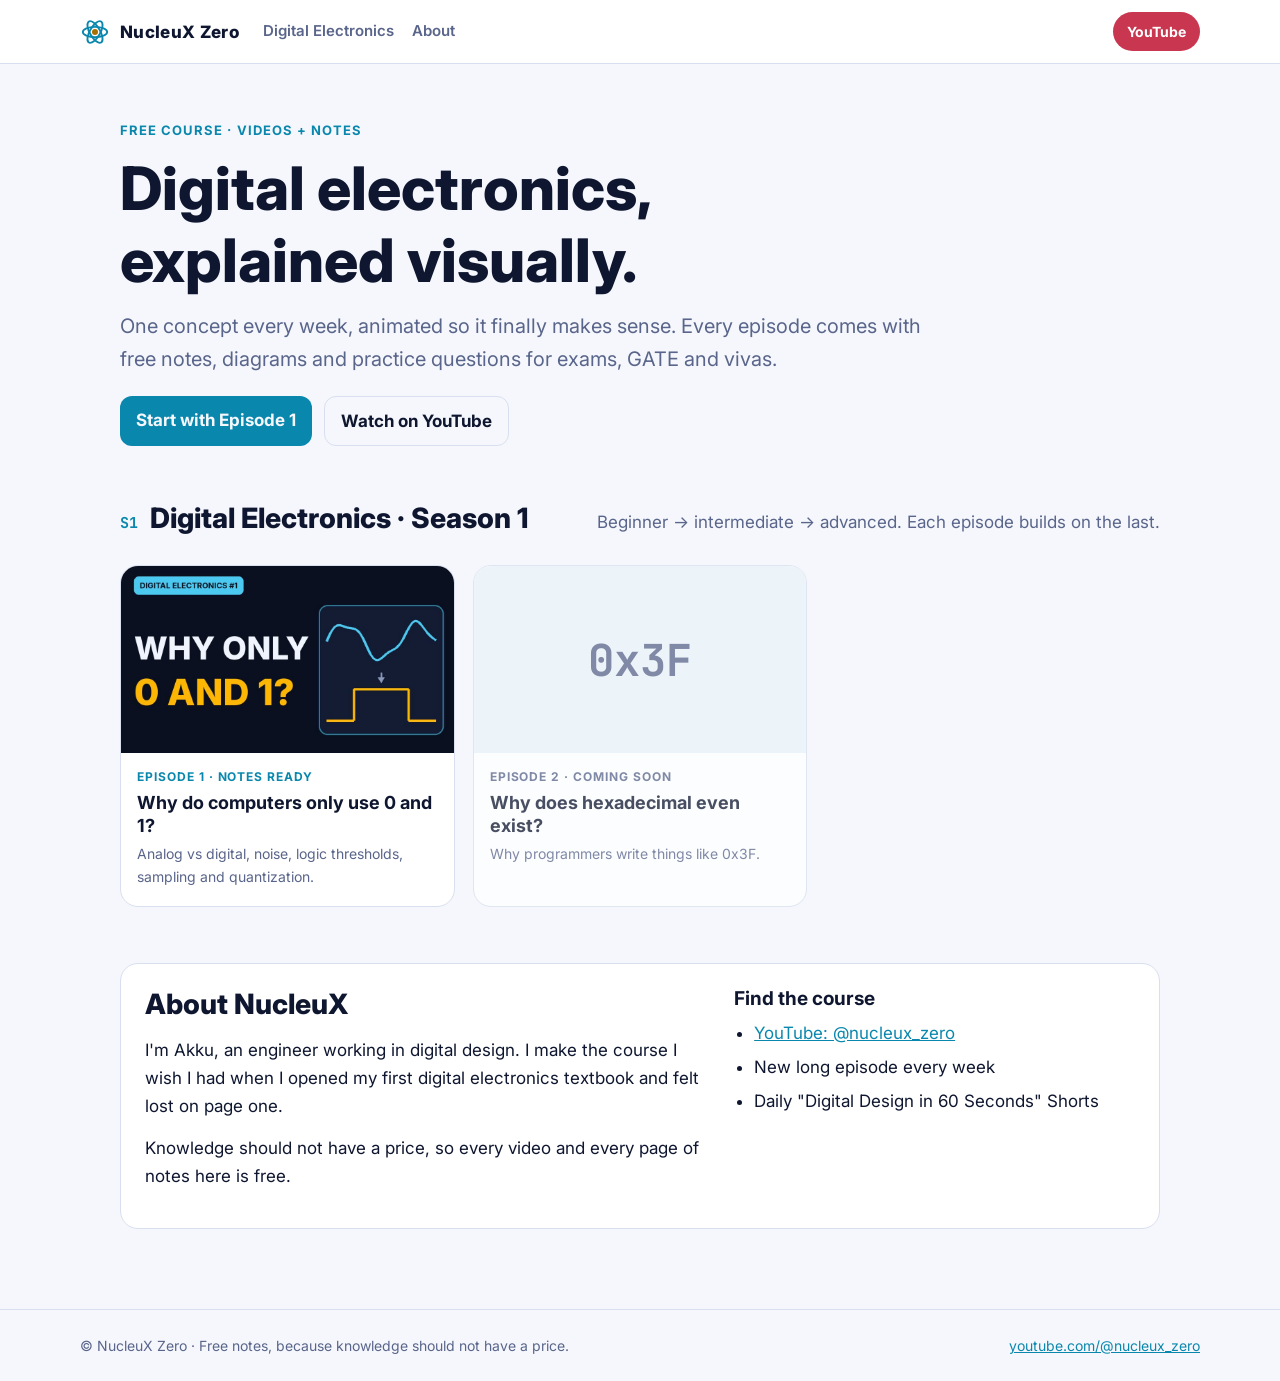
==== index.html @ 634139c1 "Launch NucleuX Zero notes site with Episode 1 Co-Authored-By: Claude Opus 5.5 <noreply@anthropic.com" ====
<!DOCTYPE html>
<html lang="en">
<head>
<meta charset="utf-8">
<meta name="viewport" content="width=device-width, initial-scale=1">
<link rel="preconnect" href="https://fonts.googleapis.com">
<link rel="preconnect" href="https://fonts.gstatic.com" crossorigin>
<link href="https://fonts.googleapis.com/css2?family=Inter:wght@400;500;600;700;800&family=JetBrains+Mono:wght@500;700&display=swap" rel="stylesheet">
<title>NucleuX Zero</title>
<meta name="description" content="Free animated Digital Electronics course with notes, diagrams and practice questions for ECE students, GATE and vivas. By NucleuX.">
<link rel="stylesheet" href="assets/style.css">
</head>
<body>
<header class="top">
  <div class="top-in">
    <a class="brand" href="./" aria-label="NucleuX Zero home"><svg viewBox="0 0 32 32" aria-hidden="true"><ellipse cx="16" cy="16" rx="13" ry="5.5" fill="none" stroke="var(--cyan)" stroke-width="2"/><ellipse cx="16" cy="16" rx="13" ry="5.5" fill="none" stroke="var(--cyan)" stroke-width="2" transform="rotate(60 16 16)"/><ellipse cx="16" cy="16" rx="13" ry="5.5" fill="none" stroke="var(--cyan)" stroke-width="2" transform="rotate(-60 16 16)"/><circle cx="16" cy="16" r="3.2" fill="var(--amber)"/></svg> NucleuX Zero</a>
    <nav class="nav" aria-label="Main">
      <a href="#course">Digital Electronics</a>
      <a href="#about">About</a>
    </nav>
    <a class="yt" href="https://www.youtube.com/@nucleux_zero">YouTube</a>
  </div>
</header>

<div class="home">
  <div class="hero">
    <div class="crumb">Free course · videos + notes</div>
    <h1>Digital electronics, explained visually.</h1>
    <p class="lede">One concept every week, animated so it finally makes sense. Every episode comes with free notes, diagrams and practice questions for exams, GATE and vivas.</p>
    <div class="actions">
      <a class="btn" href="digital-electronics/ep01-why-0-and-1/">Start with Episode 1</a>
      <a class="btn ghost" href="https://www.youtube.com/@nucleux_zero">Watch on YouTube</a>
    </div>
  </div>

  <section class="course" id="course">
    <div class="course-head">
      <h2><span class="n">S1</span>Digital Electronics · Season 1</h2>
      <p>Beginner → intermediate → advanced. Each episode builds on the last.</p>
    </div>
    <div class="eps">
      <a class="ep" href="digital-electronics/ep01-why-0-and-1/">
        <img src="assets/ep01-thumb.jpg" alt="Episode 1 thumbnail: Why only 0 and 1?">
        <div class="b"><small>Episode 1 · Notes ready</small><b>Why do computers only use 0 and 1?</b><span>Analog vs digital, noise, logic thresholds, sampling and quantization.</span></div>
      </a>
      <div class="ep soon" aria-label="Episode 2, coming soon">
        <div class="ph">0x3F</div>
        <div class="b"><small>Episode 2 · Coming soon</small><b>Why does hexadecimal even exist?</b><span>Why programmers write things like 0x3F.</span></div>
      </div>
    </div>
  </section>

  <section class="about" id="about">
    <div>
      <h2>About NucleuX</h2>
      <p>I'm Akku, an engineer working in digital design. I make the course I wish I had when I opened my first digital electronics textbook and felt lost on page one.</p>
      <p>Knowledge should not have a price, so every video and every page of notes here is free.</p>
    </div>
    <div>
      <h3 style="margin-top:0">Find the course</h3>
      <ul>
        <li><a href="https://www.youtube.com/@nucleux_zero">YouTube: @nucleux_zero</a></li>
        <li>New long episode every week</li>
        <li>Daily "Digital Design in 60 Seconds" Shorts</li>
      </ul>
    </div>
  </section>
</div>

<footer><div><span>© NucleuX Zero · Free notes, because knowledge should not have a price.</span><a href="https://www.youtube.com/@nucleux_zero">youtube.com/@nucleux_zero</a></div></footer>
</body>
</html>
---- assets/style.css ----
/* NucleuX brand, same palette as the videos. Layout: one reading column with a sticky chapter rail on wide screens. */
:root {
  --bg: #f5f7fc; --panel: #ffffff; --line: #d8dfee; --ink: #0f1730; --muted: #59658a;
  --cyan: #0a87ad; --amber: #a86e00; --green: #1d7f47; --red: #c8364f; --tint: #eaf3fa;
  --display: "Inter", system-ui, -apple-system, "Segoe UI", sans-serif;
  --body: "Inter", system-ui, -apple-system, "Segoe UI", sans-serif;
  --mono: "JetBrains Mono", ui-monospace, "SFMono-Regular", Menlo, monospace;
  color-scheme: light;
}
@media (prefers-color-scheme: dark) {
  :root:not([data-theme="light"]) {
    --bg: #0b1020; --panel: #141c34; --line: #28345a; --ink: #eef2ff; --muted: #8c98b9;
    --cyan: #4cc9f0; --amber: #ffb703; --green: #80ed99; --red: #ff5d73; --tint: #17223f; color-scheme: dark;
  }
}
:root[data-theme="dark"] {
  --bg: #0b1020; --panel: #141c34; --line: #28345a; --ink: #eef2ff; --muted: #8c98b9;
  --cyan: #4cc9f0; --amber: #ffb703; --green: #80ed99; --red: #ff5d73; --tint: #17223f; color-scheme: dark;
}
* { box-sizing: border-box; }
html { scroll-behavior: smooth; }
@media (prefers-reduced-motion: reduce) { html { scroll-behavior: auto; } }
body { margin: 0; background: var(--bg); color: var(--ink); font: 400 17px/1.65 var(--body); }
a { color: var(--cyan); }
a:focus-visible, button:focus-visible, summary:focus-visible, input:focus-visible { outline: 3px solid var(--amber); outline-offset: 2px; border-radius: 6px; }
h1, h2, h3 { font-family: var(--display); line-height: 1.2; text-wrap: balance; margin: 0; }
.mono { font-family: var(--mono); font-variant-numeric: tabular-nums; }

/* top bar */
.top { border-bottom: 1px solid var(--line); background: var(--panel); position: sticky; top: 0; z-index: 5; }
.top-in { max-width: 1160px; margin: 0 auto; padding: 12px 20px; display: flex; align-items: center; gap: 24px; flex-wrap: wrap; }
.brand { display: flex; align-items: center; gap: 10px; text-decoration: none; color: var(--ink); font-weight: 800; letter-spacing: .02em; }
.brand svg { width: 30px; height: 30px; }
.nav { display: flex; gap: 18px; flex-wrap: wrap; font-weight: 600; font-size: 15px; }
.nav a { color: var(--muted); text-decoration: none; }
.nav a[aria-current="page"] { color: var(--ink); }
.yt { margin-left: auto; background: var(--red); color: #fff; text-decoration: none; font-weight: 700; font-size: 14px; padding: 8px 14px; border-radius: 999px; }

/* layout */
.wrap { max-width: 1160px; margin: 0 auto; padding: 0 20px; display: grid; grid-template-columns: 220px minmax(0, 1fr); gap: 48px; }
@media (max-width: 900px) { .wrap { grid-template-columns: minmax(0, 1fr); } .rail { display: none; } }
.rail { position: sticky; top: 76px; align-self: start; padding-top: 40px; font-size: 14px; }
.rail p { margin: 0 0 10px; color: var(--muted); font-weight: 700; letter-spacing: .08em; font-size: 12px; text-transform: uppercase; }
.rail ol { list-style: none; margin: 0; padding: 0; display: grid; gap: 8px; border-left: 2px solid var(--line); }
.rail a { display: block; padding-left: 14px; color: var(--muted); text-decoration: none; }
.rail a:hover { color: var(--ink); }
main { padding: 40px 0 80px; max-width: 760px; }

/* hero */
.crumb { font-size: 13px; font-weight: 700; letter-spacing: .08em; text-transform: uppercase; color: var(--cyan); }
h1 { font-size: clamp(32px, 5vw, 48px); font-weight: 800; margin: 10px 0 14px; }
.lede { font-size: 19px; color: var(--muted); margin: 0 0 20px; max-width: 62ch; }
.meta { display: flex; gap: 10px; flex-wrap: wrap; margin-bottom: 26px; }
.chip { border: 1px solid var(--line); background: var(--panel); border-radius: 999px; padding: 4px 12px; font-size: 13px; font-weight: 600; color: var(--muted); }
.video { display: grid; grid-template-columns: minmax(0, 1.2fr) minmax(0, 1fr); gap: 0; border: 1px solid var(--line); border-radius: 18px; overflow: hidden; background: var(--panel); text-decoration: none; color: var(--ink); }
@media (max-width: 640px) { .video { grid-template-columns: minmax(0, 1fr); } }
.video img { width: 100%; display: block; aspect-ratio: 16 / 9; object-fit: cover; }
.video div { padding: 18px 20px; display: grid; align-content: center; gap: 6px; }
.video b { font-size: 18px; }
.video span { color: var(--muted); font-size: 15px; }
.video .play { color: var(--red); font-weight: 700; }

/* sections */
section { margin-top: 56px; scroll-margin-top: 84px; }
h2 { font-size: 28px; font-weight: 800; display: flex; gap: 12px; align-items: baseline; margin-bottom: 14px; }
h2 .n { font: 700 15px var(--mono); color: var(--cyan); }
h3 { font-size: 19px; font-weight: 700; margin: 26px 0 8px; }
p { margin: 0 0 14px; max-width: 68ch; }
.tldr { margin-top: 32px; border: 1px solid var(--line); border-left: 5px solid var(--cyan); background: var(--panel); border-radius: 14px; padding: 18px 22px; }
.tldr h2 { font-size: 18px; margin-bottom: 8px; }
.tldr ul { margin: 0; padding-left: 20px; display: grid; gap: 6px; }
figure { margin: 22px 0; border: 1px solid var(--line); background: var(--panel); border-radius: 16px; padding: 16px; }
figure .duo { display: grid; grid-template-columns: repeat(2, minmax(0, 1fr)); gap: 14px; }
@media (max-width: 560px) { figure .duo { grid-template-columns: minmax(0, 1fr); } }
figure svg { width: 100%; height: auto; display: block; }
figcaption { font-size: 14px; color: var(--muted); margin-top: 10px; }
.plotlabel { font: 700 13px var(--body); letter-spacing: .06em; text-transform: uppercase; margin: 0 0 4px; }
.st-cyan { stroke: var(--cyan); fill: none; } .st-amber { stroke: var(--amber); fill: none; } .st-red { stroke: var(--red); fill: none; } .st-green { stroke: var(--green); fill: none; }
.st-line { stroke: var(--line); } .fl-amber { fill: var(--amber); }
.axis { stroke: var(--line); stroke-width: 2; }
.callout { border-radius: 14px; padding: 14px 18px; margin: 18px 0; background: var(--tint); border: 1px solid var(--line); }
.callout b { color: var(--amber); }
.exam { border: 1px dashed var(--amber); background: transparent; }
table { border-collapse: collapse; width: 100%; font-size: 15px; }
.tbl { overflow-x: auto; margin: 16px 0; border: 1px solid var(--line); border-radius: 14px; background: var(--panel); }
th, td { text-align: left; padding: 10px 14px; border-bottom: 1px solid var(--line); }
tr:last-child td { border-bottom: 0; }
th { font-size: 13px; color: var(--muted); letter-spacing: .05em; text-transform: uppercase; }
td.mono { white-space: nowrap; }
.ok { color: var(--green); font-weight: 700; } .bad { color: var(--red); font-weight: 700; }

/* threshold tester */
.tester { display: grid; grid-template-columns: 140px minmax(0, 1fr); gap: 22px; align-items: center; }
@media (max-width: 520px) { .tester { grid-template-columns: 110px minmax(0, 1fr); gap: 14px; } }
.tester label { font-weight: 700; display: block; margin-bottom: 8px; }
.tester input[type=range] { width: 100%; accent-color: var(--cyan); }
.readout { font: 700 40px var(--mono); margin: 8px 0 4px; font-variant-numeric: tabular-nums; }
.state { display: inline-block; padding: 4px 12px; border-radius: 999px; font-weight: 700; font-size: 15px; border: 2px solid currentColor; }

/* glossary */
dl { display: grid; grid-template-columns: max-content minmax(0, 1fr); gap: 10px 20px; margin: 0; }
dt { font-weight: 700; }
dd { margin: 0; color: var(--muted); }
@media (max-width: 520px) { dl { grid-template-columns: minmax(0, 1fr); gap: 2px; } dd { margin-bottom: 10px; } }

/* practice */
.q { border: 1px solid var(--line); background: var(--panel); border-radius: 14px; padding: 16px 20px; margin: 14px 0; }
.q p { margin-bottom: 8px; font-weight: 600; }
.q ol { margin: 0 0 8px; padding-left: 22px; list-style: upper-alpha; color: var(--muted); }
details summary { cursor: pointer; color: var(--cyan); font-weight: 700; }
details[open] summary { margin-bottom: 6px; }
.next { margin-top: 56px; display: flex; gap: 18px; align-items: center; justify-content: space-between; flex-wrap: wrap; border: 1px solid var(--line); background: var(--panel); border-radius: 18px; padding: 20px 22px; }
.next small { color: var(--muted); font-weight: 700; letter-spacing: .08em; text-transform: uppercase; font-size: 12px; }
.next b { display: block; font-size: 20px; }
.btn { background: var(--cyan); color: var(--bg); text-decoration: none; font-weight: 700; padding: 10px 16px; border-radius: 12px; border: 0; font: inherit; font-weight: 700; cursor: pointer; }
footer { border-top: 1px solid var(--line); color: var(--muted); font-size: 14px; }
footer div { max-width: 1160px; margin: 0 auto; padding: 24px 20px; display: flex; gap: 16px; flex-wrap: wrap; justify-content: space-between; }

/* home */
.hero { padding: 56px 0 8px; }
.hero h1 { font-size: clamp(36px, 6vw, 60px); max-width: 16ch; }
.hero .lede { font-size: 20px; }
.actions { display: flex; gap: 12px; flex-wrap: wrap; margin-top: 8px; }
.btn.ghost { background: transparent; color: var(--ink); border: 1px solid var(--line); }
.home { max-width: 1080px; margin: 0 auto; padding: 0 20px 80px; }
.course { margin-top: 48px; }
.course-head { display: flex; justify-content: space-between; align-items: baseline; gap: 12px; flex-wrap: wrap; margin-bottom: 16px; }
.course-head p { margin: 0; color: var(--muted); }
.eps { display: grid; grid-template-columns: repeat(auto-fill, minmax(280px, 1fr)); gap: 18px; }
.ep { border: 1px solid var(--line); background: var(--panel); border-radius: 18px; overflow: hidden; text-decoration: none; color: var(--ink); display: grid; grid-template-rows: auto 1fr; }
.ep img { width: 100%; aspect-ratio: 16 / 9; object-fit: cover; display: block; }
.ep .ph { aspect-ratio: 16 / 9; display: grid; place-items: center; background: var(--tint); color: var(--muted); font: 700 44px var(--mono); }
.ep div.b { padding: 14px 16px 18px; display: grid; gap: 4px; align-content: start; }
.ep small { font-weight: 700; letter-spacing: .08em; text-transform: uppercase; font-size: 12px; color: var(--cyan); }
.ep b { font-size: 18px; line-height: 1.3; }
.ep span { color: var(--muted); font-size: 14px; }
.ep.soon { opacity: .75; }
.ep.soon small { color: var(--muted); }
.about { margin-top: 56px; display: grid; grid-template-columns: minmax(0, 1.4fr) minmax(0, 1fr); gap: 28px; border: 1px solid var(--line); background: var(--panel); border-radius: 18px; padding: 24px; }
@media (max-width: 720px) { .about { grid-template-columns: minmax(0, 1fr); } }
.about ul { margin: 0; padding-left: 20px; display: grid; gap: 6px; }
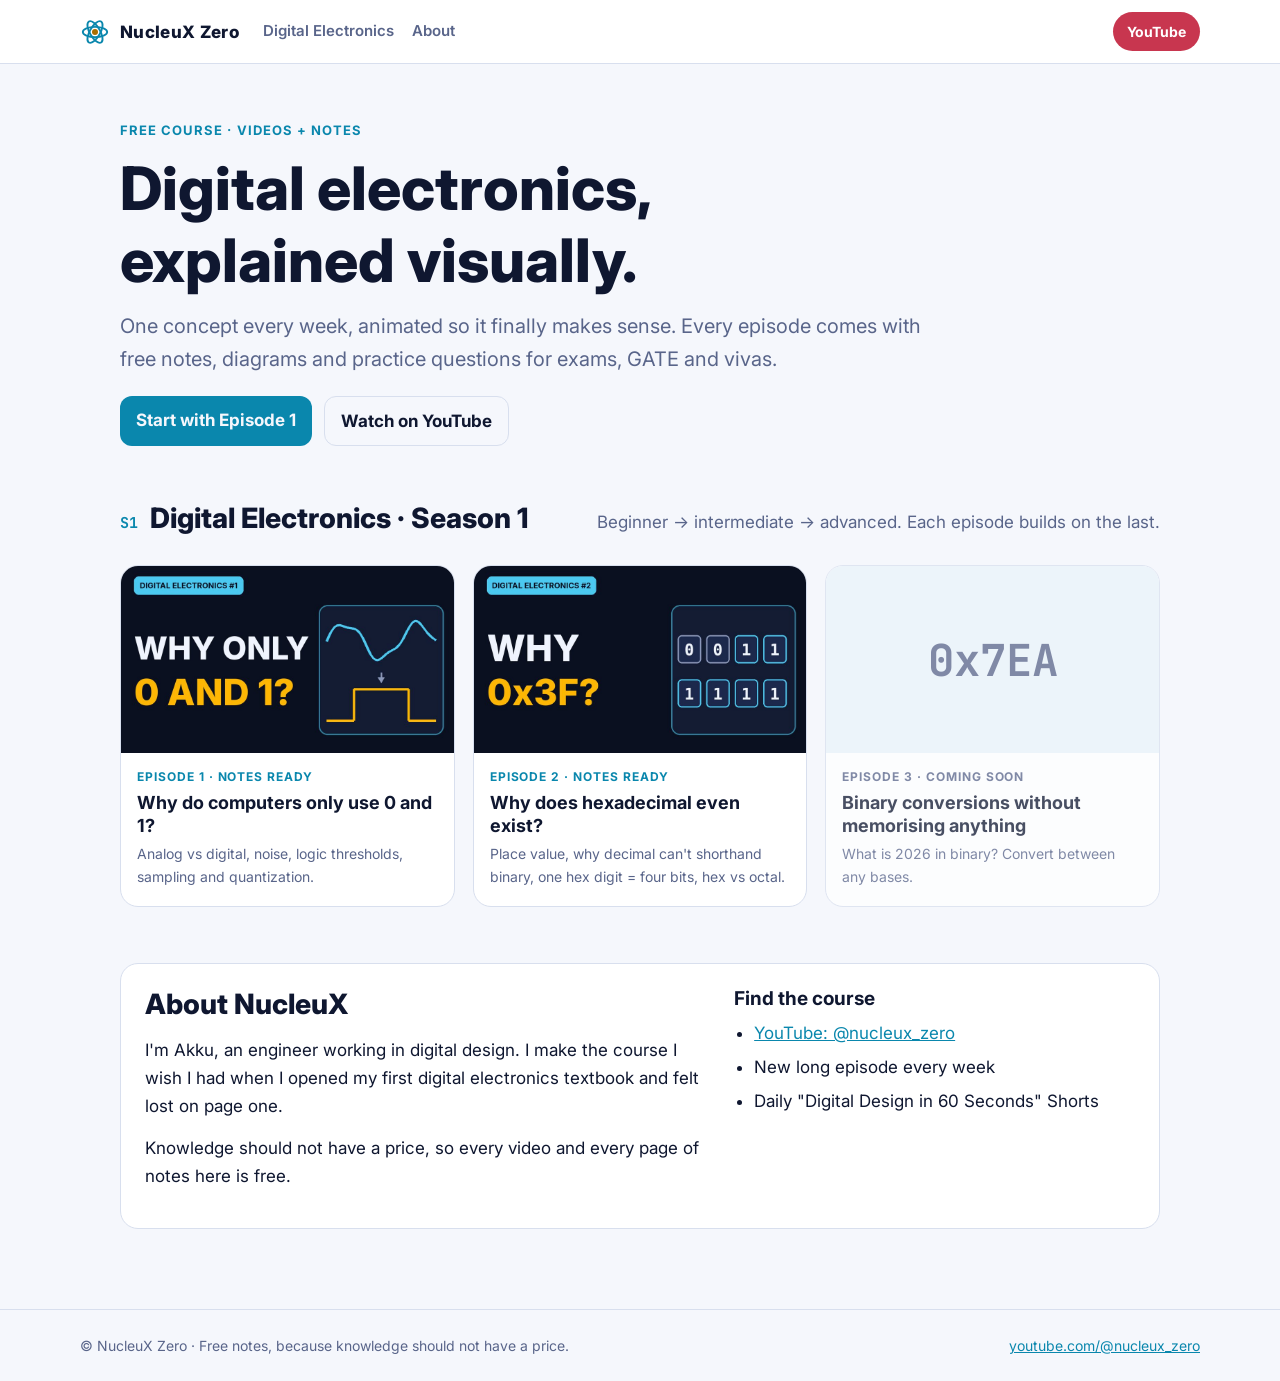
==== commit 24e9b5bf: "Add Episode 2 notes: Why does hexadecimal even exist? Co-Authored-By: Claude Opus 5.5 <noreply@anthr" ====
--- a/index.html
+++ b/index.html
@@ -43,9 +43,13 @@
         <img src="assets/ep01-thumb.jpg" alt="Episode 1 thumbnail: Why only 0 and 1?">
         <div class="b"><small>Episode 1 · Notes ready</small><b>Why do computers only use 0 and 1?</b><span>Analog vs digital, noise, logic thresholds, sampling and quantization.</span></div>
       </a>
-      <div class="ep soon" aria-label="Episode 2, coming soon">
-        <div class="ph">0x3F</div>
-        <div class="b"><small>Episode 2 · Coming soon</small><b>Why does hexadecimal even exist?</b><span>Why programmers write things like 0x3F.</span></div>
+      <a class="ep" href="digital-electronics/ep02-why-hexadecimal-exists/">
+        <img src="assets/ep02-thumb.jpg" alt="Episode 2 thumbnail: Why 0x3F?">
+        <div class="b"><small>Episode 2 · Notes ready</small><b>Why does hexadecimal even exist?</b><span>Place value, why decimal can't shorthand binary, one hex digit = four bits, hex vs octal.</span></div>
+      </a>
+      <div class="ep soon" aria-label="Episode 3, coming soon">
+        <div class="ph">0x7EA</div>
+        <div class="b"><small>Episode 3 · Coming soon</small><b>Binary conversions without memorising anything</b><span>What is 2026 in binary? Convert between any bases.</span></div>
       </div>
     </div>
   </section>
--- a/assets/style.css
+++ b/assets/style.css
@@ -139,3 +139,9 @@
 .about { margin-top: 56px; display: grid; grid-template-columns: minmax(0, 1.4fr) minmax(0, 1fr); gap: 28px; border: 1px solid var(--line); background: var(--panel); border-radius: 18px; padding: 24px; }
 @media (max-width: 720px) { .about { grid-template-columns: minmax(0, 1fr); } }
 .about ul { margin: 0; padding-left: 20px; display: grid; gap: 6px; }
+
+/* byte builder (episode 2) */
+.bytebox .bits { display: flex; gap: 6px; flex-wrap: wrap; align-items: center; }
+.bytebox .gap { width: 14px; }
+.bit { font: 700 22px var(--mono); width: 44px; height: 52px; border-radius: 10px; border: 2px solid var(--line); background: var(--tint); color: var(--muted); cursor: pointer; }
+.bit[aria-pressed="true"] { border-color: var(--cyan); color: var(--ink); }
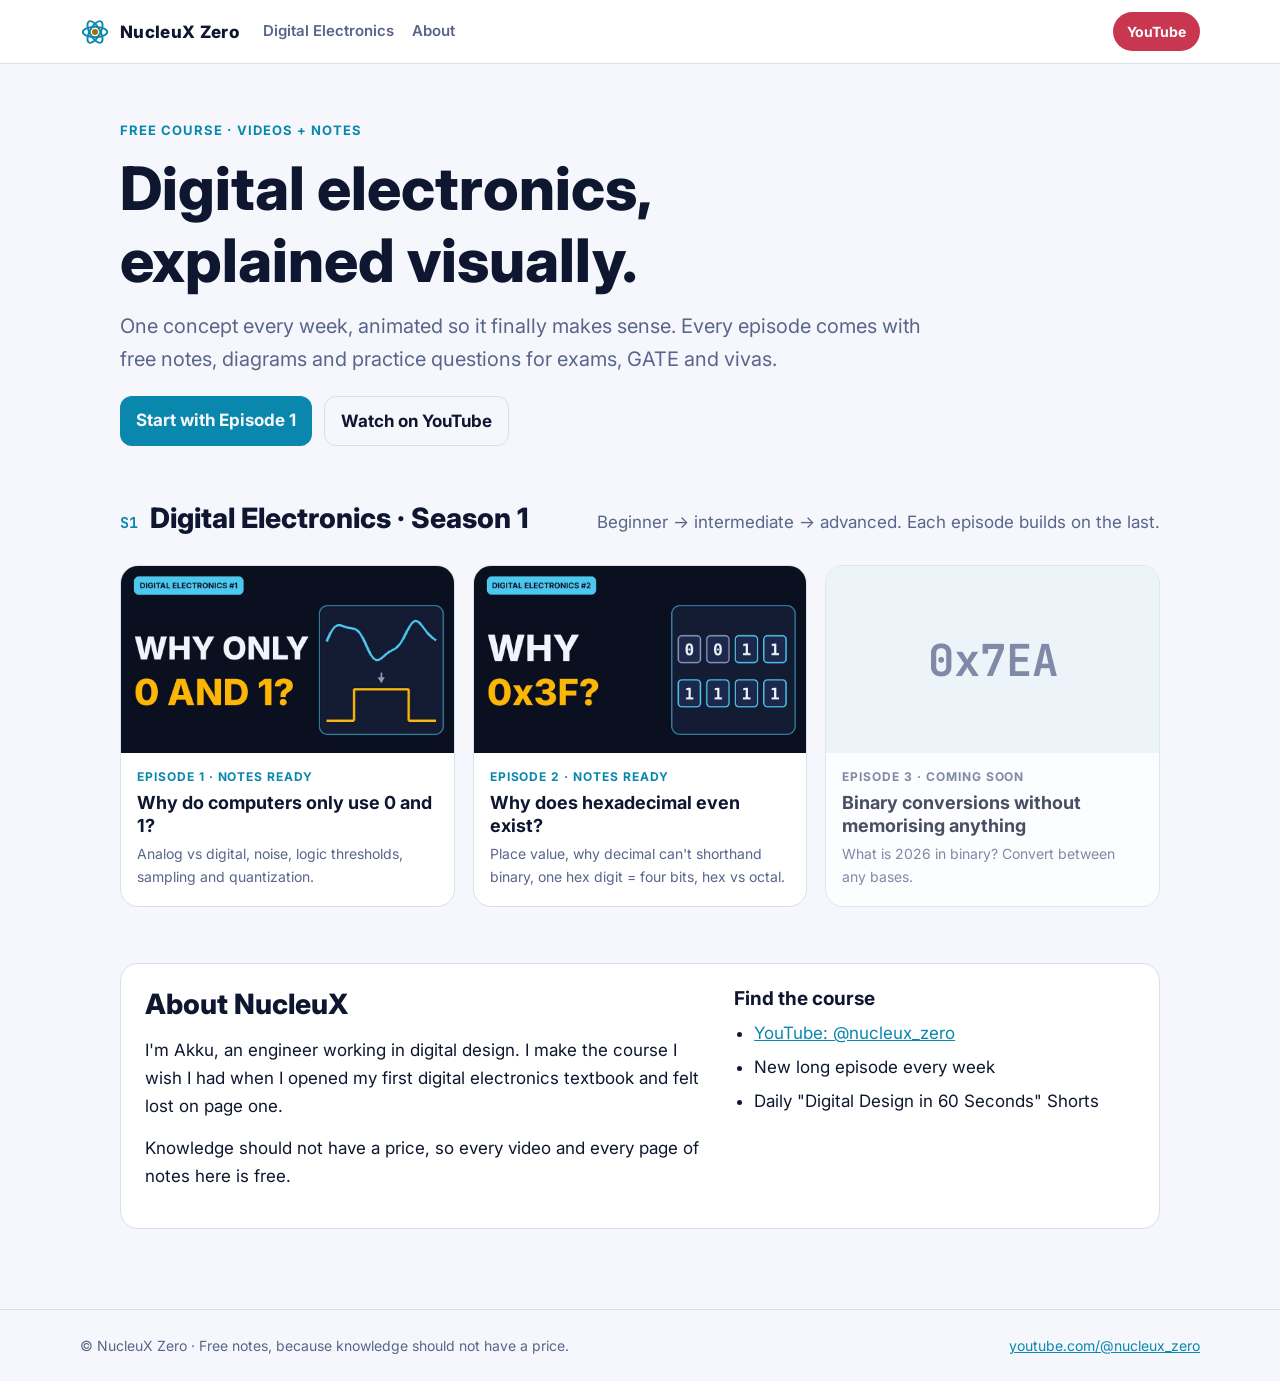
==== commit a818e8c3: "SEO for home and Episode 1 notes: titles, descriptions, canonical, social cards, structured data Co-" ====
--- a/index.html
+++ b/index.html
@@ -6,8 +6,82 @@
 <link rel="preconnect" href="https://fonts.googleapis.com">
 <link rel="preconnect" href="https://fonts.gstatic.com" crossorigin>
 <link href="https://fonts.googleapis.com/css2?family=Inter:wght@400;500;600;700;800&family=JetBrains+Mono:wght@500;700&display=swap" rel="stylesheet">
-<title>NucleuX Zero</title>
-<meta name="description" content="Free animated Digital Electronics course with notes, diagrams and practice questions for ECE students, GATE and vivas. By NucleuX.">
+<title>Free Digital Electronics Course: Animated Lessons + Notes | NucleuX</title>
+<meta name="description" content="Free animated Digital Electronics course for beginners: number systems, binary, hexadecimal, logic gates and more. Notes and practice questions for ECE, GATE and vivas.">
+<link rel="canonical" href="https://nucleuxzero.github.io/">
+<meta name="robots" content="index, follow">
+<meta property="og:type" content="website">
+<meta property="og:site_name" content="NucleuX Zero">
+<meta property="og:title" content="Free Digital Electronics Course: Animated Lessons + Notes | NucleuX">
+<meta property="og:description" content="Free animated Digital Electronics course for beginners: number systems, binary, hexadecimal, logic gates and more. Notes and practice questions for ECE, GATE and vivas.">
+<meta property="og:url" content="https://nucleuxzero.github.io/">
+<meta property="og:image" content="https://nucleuxzero.github.io/assets/ep02-thumb.jpg">
+<meta property="og:image:width" content="960">
+<meta property="og:image:height" content="540">
+<meta name="twitter:card" content="summary_large_image">
+<meta name="twitter:title" content="Free Digital Electronics Course: Animated Lessons + Notes | NucleuX">
+<meta name="twitter:description" content="Free animated Digital Electronics course for beginners: number systems, binary, hexadecimal, logic gates and more. Notes and practice questions for ECE, GATE and vivas.">
+<meta name="twitter:image" content="https://nucleuxzero.github.io/assets/ep02-thumb.jpg">
+<script type="application/ld+json">
+{
+ "@context": "https://schema.org",
+ "@graph": [
+  {
+   "@type": "WebSite",
+   "name": "NucleuX Zero",
+   "url": "https://nucleuxzero.github.io/",
+   "inLanguage": "en",
+   "publisher": {
+    "@type": "Organization",
+    "name": "NucleuX Zero",
+    "url": "https://nucleuxzero.github.io/",
+    "sameAs": [
+     "https://www.youtube.com/@nucleux_zero"
+    ]
+   }
+  },
+  {
+   "@type": "Course",
+   "name": "Digital Electronics (Season 1)",
+   "url": "https://nucleuxzero.github.io/",
+   "description": "Free animated Digital Electronics course for beginners: number systems, binary, hexadecimal, logic gates and more. Notes and practice questions for ECE, GATE and vivas.",
+   "inLanguage": "en",
+   "isAccessibleForFree": true,
+   "educationalLevel": "Beginner",
+   "provider": {
+    "@type": "Organization",
+    "name": "NucleuX Zero",
+    "url": "https://nucleuxzero.github.io/",
+    "sameAs": [
+     "https://www.youtube.com/@nucleux_zero"
+    ]
+   },
+   "hasCourseInstance": {
+    "@type": "CourseInstance",
+    "courseMode": "online"
+   },
+   "offers": {
+    "@type": "Offer",
+    "price": "0",
+    "priceCurrency": "INR",
+    "category": "Free"
+   },
+   "hasPart": [
+    {
+     "@type": "LearningResource",
+     "name": "Analog vs Digital: Why Computers Use Only 0 and 1",
+     "url": "https://nucleuxzero.github.io/digital-electronics/ep01-why-0-and-1/"
+    },
+    {
+     "@type": "LearningResource",
+     "name": "Hexadecimal Number System Explained",
+     "url": "https://nucleuxzero.github.io/digital-electronics/ep02-why-hexadecimal-exists/"
+    }
+   ]
+  }
+ ]
+}
+</script>
 <link rel="stylesheet" href="assets/style.css">
 </head>
 <body>
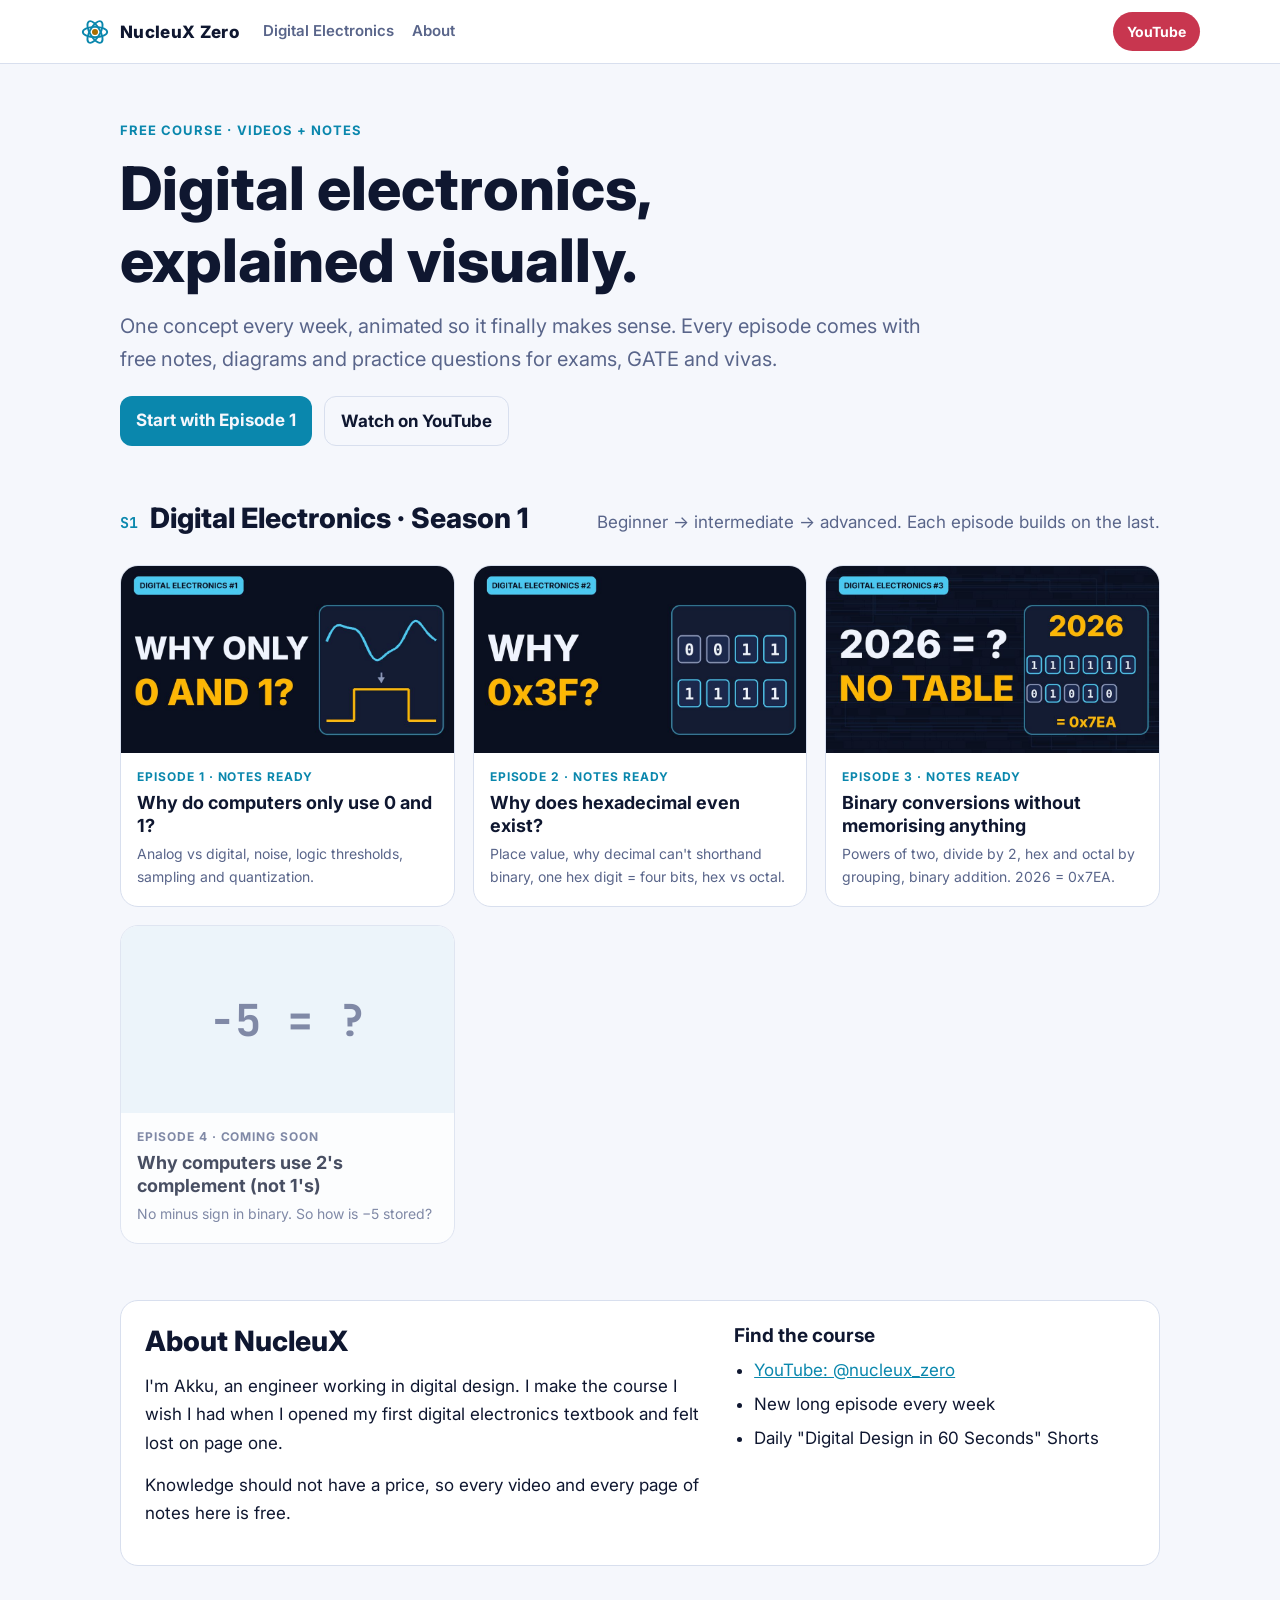
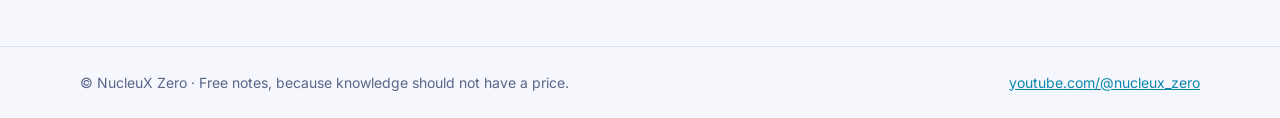
==== commit 38006b06: "Episode 3 notes: binary conversions without memorising (decimal to binary, hex, octal, binary additi" ====
--- a/index.html
+++ b/index.html
@@ -76,6 +76,11 @@
      "@type": "LearningResource",
      "name": "Hexadecimal Number System Explained",
      "url": "https://nucleuxzero.github.io/digital-electronics/ep02-why-hexadecimal-exists/"
+    },
+    {
+     "@type": "LearningResource",
+     "name": "Decimal to Binary, Hex and Octal Without Tables",
+     "url": "https://nucleuxzero.github.io/digital-electronics/ep03-binary-conversions-without-memorising/"
     }
    ]
   }
@@ -121,9 +126,13 @@
         <img src="assets/ep02-thumb.jpg" alt="Episode 2 thumbnail: Why 0x3F?">
         <div class="b"><small>Episode 2 · Notes ready</small><b>Why does hexadecimal even exist?</b><span>Place value, why decimal can't shorthand binary, one hex digit = four bits, hex vs octal.</span></div>
       </a>
-      <div class="ep soon" aria-label="Episode 3, coming soon">
-        <div class="ph">0x7EA</div>
-        <div class="b"><small>Episode 3 · Coming soon</small><b>Binary conversions without memorising anything</b><span>What is 2026 in binary? Convert between any bases.</span></div>
+      <a class="ep" href="digital-electronics/ep03-binary-conversions-without-memorising/">
+        <img src="assets/ep03-thumb.jpg" alt="Episode 3 thumbnail: 2026 = ? No table">
+        <div class="b"><small>Episode 3 · Notes ready</small><b>Binary conversions without memorising anything</b><span>Powers of two, divide by 2, hex and octal by grouping, binary addition. 2026 = 0x7EA.</span></div>
+      </a>
+      <div class="ep soon" aria-label="Episode 4, coming soon">
+        <div class="ph">−5 = ?</div>
+        <div class="b"><small>Episode 4 · Coming soon</small><b>Why computers use 2's complement (not 1's)</b><span>No minus sign in binary. So how is −5 stored?</span></div>
       </div>
     </div>
   </section>
